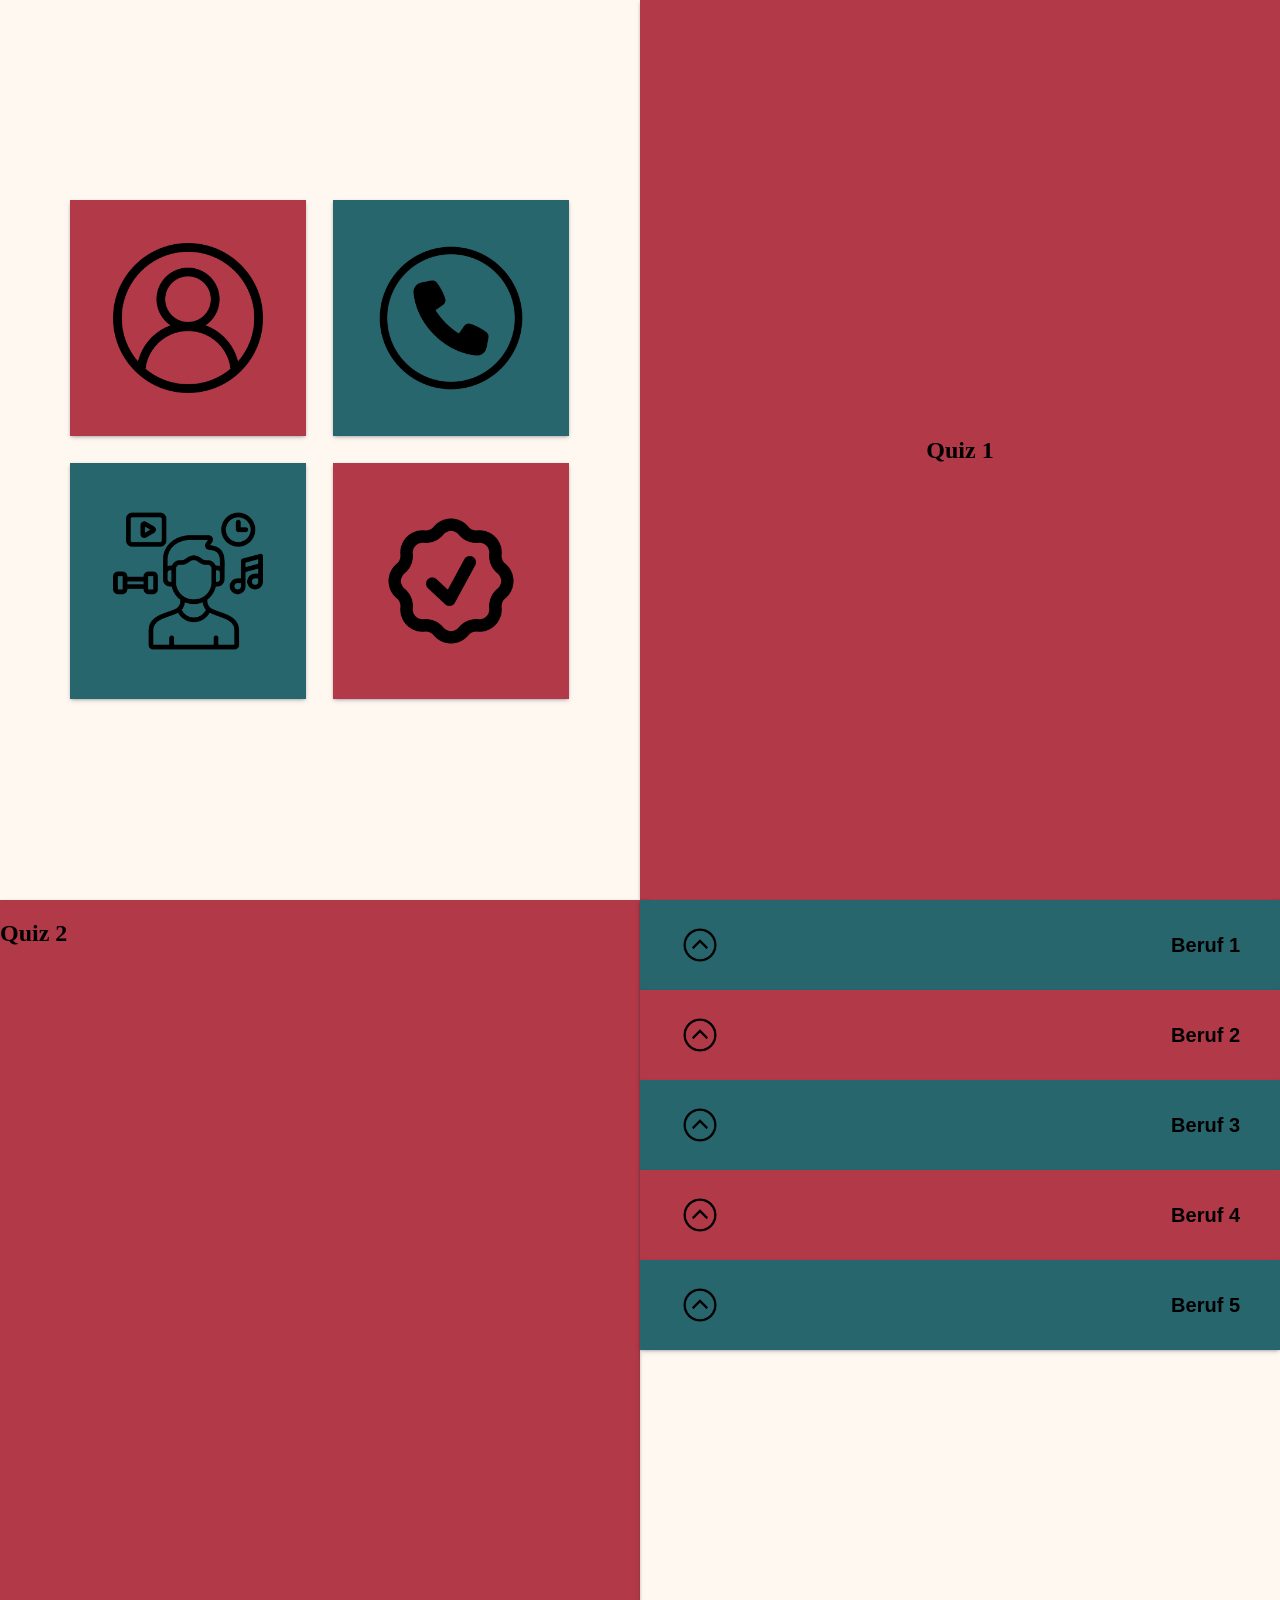
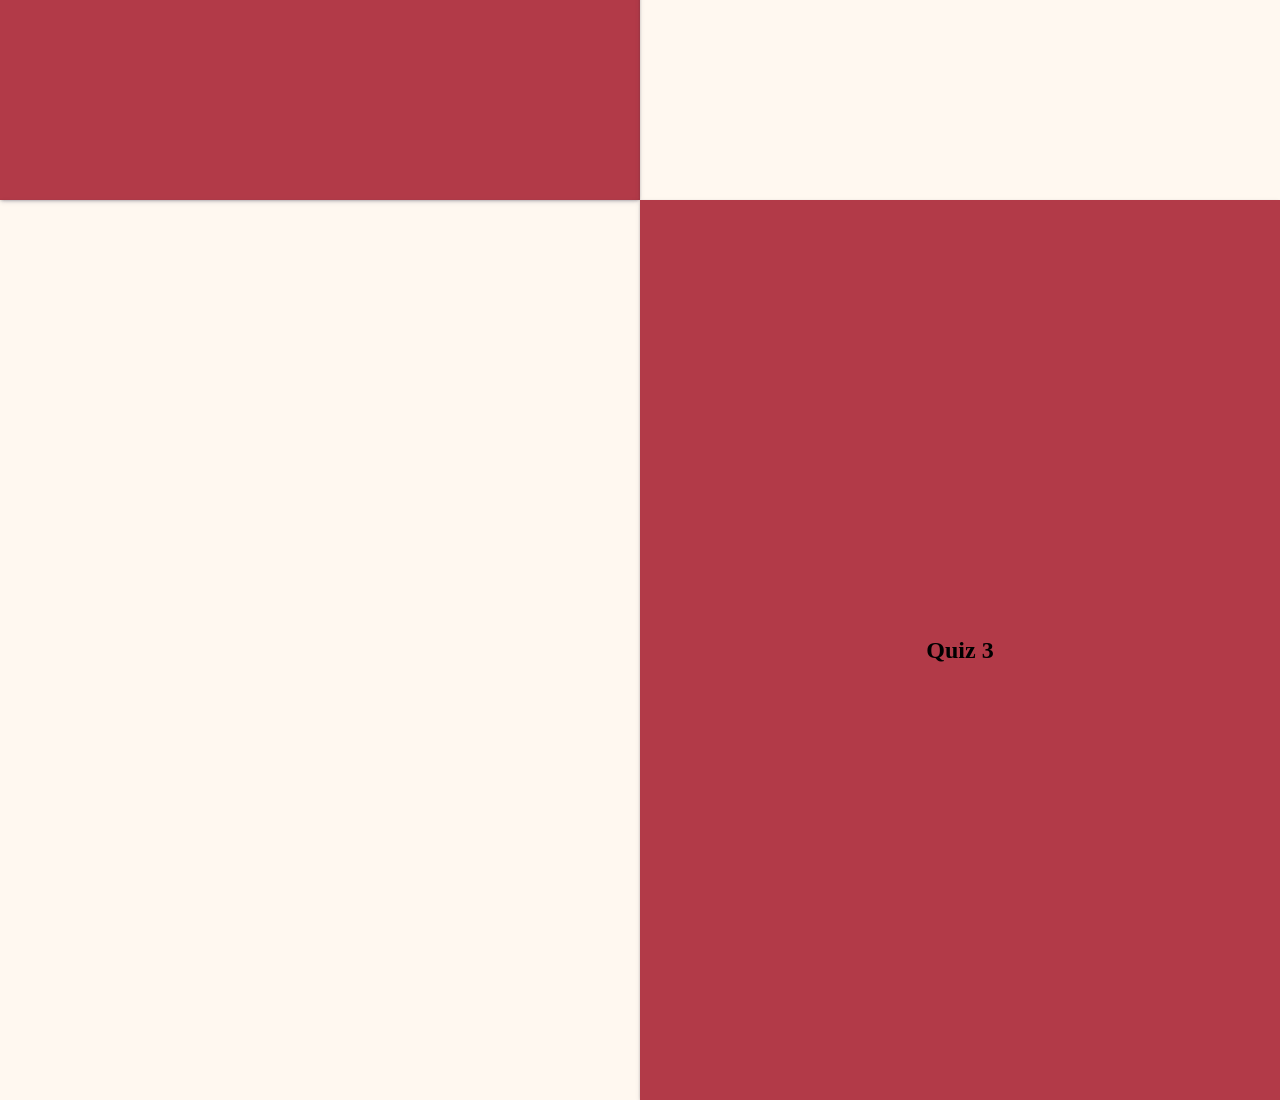
==== index.html @ ea30c3a2 "Initial commit" ====
<!DOCTYPE html>
<html lang="de">
<head>
    <meta charset="utf-8">
    <title></title>
    <link rel="stylesheet" type="text/css" href="css/style.css">
    <!-- hm3 -->
    <script src="js/main.js" defer></script>
</head>
<body>
<section id="pers" class="site">
    <div class="half std-box-shadow">
        <div id="personal-data-container">
            <div id="personal-data" class="four-box red std-box-shadow">
                <div class="four-box-content">
                    <p>
                        <h1>Persönliche Daten</h1>
                        <strong>Name</strong>
                        </br>
                        Simon Jan Faivre
                        </br>
                        <strong>Adresse</strong>
                        </br>
                        Musterstrasse 1
                        1234 Musterstadt
                        </br>
                        <strong>Heimatort</strong>
                        </br>
                        Musterdorf
                        </br>
                        <strong>Nationalität</strong>
                        </br>
                        Schweiz
                    </p>
                </div>
                <img class="four-box-icon" src="assets/img/user.png" alt="User-Icon">
            </div>
            <div id="contact" class="four-box blue std-box-shadow">
                <div class="four-box-content">
                    <p>
                        <h1>Kontaktangaben</h1>
                        <strong>Telefon</strong>
                        </br>
                        077 445 29 39
                        </br>
                        <strong>E-Mail</strong>
                        </br>
                        simon.faivre@hftm.ch
                    </p>
                </div>
                <img class="four-box-icon" src="assets/img/telephone.png" alt="Telefon-Icon">
            </div>
            <div id="hobbies" class="four-box blue std-box-shadow">
                <div class="four-box-content">
                    <p>
                        <h1>Hobbies & Interessen</h1>
                        <ul>
                            <li>Kraftsport</li>
                            <li>Jogging</li>
                            <li>Philosophie</li>
                            <li>Technik</li>
                            <li>Wissenschaft</li>
                            <li>Freunde & Familien</li>
                        </ul>
                    </p>
                </div>
                <img class="four-box-icon" src="assets/img/hobby.png" alt="Hobby-Icon">
            </div>
            <div id="quali" class="four-box red std-box-shadow">
                <div class="four-box-content">
                    <p>
                        <h1>Qualifikiationen</h1>
                        <strong class="four-box-txt">Sprachen</strong>
                        <ul>
                            <li>Deutsch: Muttersprache</li>
                            <li>Französisch: gute mündliche und schriftliche Kenntnisse</li>
                            <li>Englisch: gute mündliche und schriftliche Kenntnisse</li>
                        </ul>
                        <strong>Informatik</strong>
                        <ul>
                            <li>MS Office: gute Kenntnisse</li>
                            <li>Java: leichte Kenntnisse</li>
                            <li>HTML & CSS: gute gute Kenntnisse</li>
                        </ul>
                    </p>
                </div>
               <img class="four-box-icon" src="assets/img/stamp.png" alt="Stempel-Icon">
            </div>
            </div>

        </div>
    </div>
    <div class="half red std-box-shadow">
        <h1>Quiz 1</h1>
    </div>
</section>

<section id="quiz-1" class="site quiz">
    <h1>Quiz 1</h1>
</section>

<section id="work-experience" class="site">
    <div class="half red std-box-shadow">
        <h1>Quiz 2</h1>
    </div>
    <div class="half std-box-shadow">
        <button class="one-box blue std-box-shadow">
            <img src="assets/img/arrow.png">
            <h1>Beruf 1</h1>
        </button>
        <div class="one-box-hidden blue closed">

        </div>
        <button class="one-box red std-box-shadow">
            <img src="assets/img/arrow.png">
            <h1>Beruf 2</h1>
        </button>
        <div class="one-box-hidden red closed">
            <p>Test</p>
        </div>
        <button class="one-box blue std-box-shadow">
            <img src="assets/img/arrow.png">
            <h1>Beruf 3</h1>
        </button>
        <div class="one-box-hidden blue closed">

        </div>
        <button class="one-box red std-box-shadow">
            <img src="assets/img/arrow.png">
            <h1>Beruf 4</h1>
        </button>
        <div class="one-box-hidden red closed">

        </div>
        <button class="one-box blue std-box-shadow">
            <img src="assets/img/arrow.png">
            <h1>Beruf 5</h1>
        </button>
        <div class="one-box-hidden blue closed">

        </div>

    </div>
</section>

<section id="quiz-2" class="site quiz">

</section>

<section id="school" class="site">
    <div class="half std-box-shadow">

    </div>
    <div class="half red std-box-shadow">
        <h1>Quiz 3</h1>
    </div>
</section>
</body>
</html>
---- css/style.css ----
/*
color black: #221D23
color white: #FFF8F0
color red: #A20021
color orange: #D58936
*/

:root {
    box-sizing: border-box;
    --black: #221D23;
    --white: #FFF8F0;
    --red: #B23A48;
    --blue: #28666E;
}

body {
	width: 100%;
	height: 100%;
	margin: 0;
	background-color: var(--white);
}

.site {
    width: 100vw;
    height: 100vh;
    display: flex;
    /*padding: 0 50px;*/
}

.half {
    width: 50%;
    display: flex;
    align-items: center;
    justify-content: center;
}

.red {
    background-color: var(--red);
}

.blue {
    background-color: var(--blue);
}

.white {
    background-color: var(--white);
}

.displaynone {
    display: none !important;
}

.std-box-shadow {
    /* hm6  */
    box-shadow: rgba(50, 50, 93, 0.25) 0px 2px 5px -1px, rgba(0, 0, 0, 0.3) 0px 1px 3px -1px;
}

.quiz {
    height: 0;
}

/* --- Site Persönliche Daten --- */
#personal-data-container {
    width: 500px;
    height: 500px;
    /* hf1 */
    display: grid;
    grid-template-columns: 1fr 1fr;
    grid-template-rows: 1fr 1fr;
    gap: 25px;
}

.four-box {
    width: 236px;
    height: 236px;
    display: flex;
    justify-content: center;
    align-items: center;
    font-size: 1.2em;
    /* hm4 */
    transition: transform 0.5s;
}

/* hm4 */
.four-box:hover {
    transform: scale(1.1);
}

/* Persönliche Daten */
#personal-data:hover {
    width: 500px;
    height: 500px;
}

/* Kontaktangaben */
#contact:hover {
    width: 500px;
    height: 500px;
}

/* Hobbies & Interessen */
#hobbies:hover {
    width: 500px;
    height: 500px;
}

/* Qualifikationen */
#quali:hover {
    width: 500px;
    height: 500px;
}

.four-box-content {
    display: none;
}

.four-box:hover .four-box-content {
    display: block;
    margin: 20px;
}

.four-box-icon {
    width: 150px;
    height: 150px;
}

.four-box:hover .four-box-icon {
    display: none;
}

/* --- Site Work work experience --- */
section#work-experience div {
    display: block;
    /*padding: 20px;*/
}

.one-box-hidden {
    width: 100%;
    height: 41%;
    overflow: hidden;
    transition: max-width 0.3s ease;
}

.one-box-hidden.closed {
    width: 0;
    height: 0;
}

.one-box {
    width: 100%;
    /* hm5 */
    height: 10%;
    border: none;
    padding: 40px;
    margin: 0;
    display: flex;
    align-items: center;
    justify-content: space-between;
}

.one-box img {
    height: 40px;
    width: 40px;
    transform: rotate(-90deg);
    transition: transform 0.3s ease;
}

.one-box img.rotated {
    transform: rotate(90deg);
}




/* --- Site school --- */
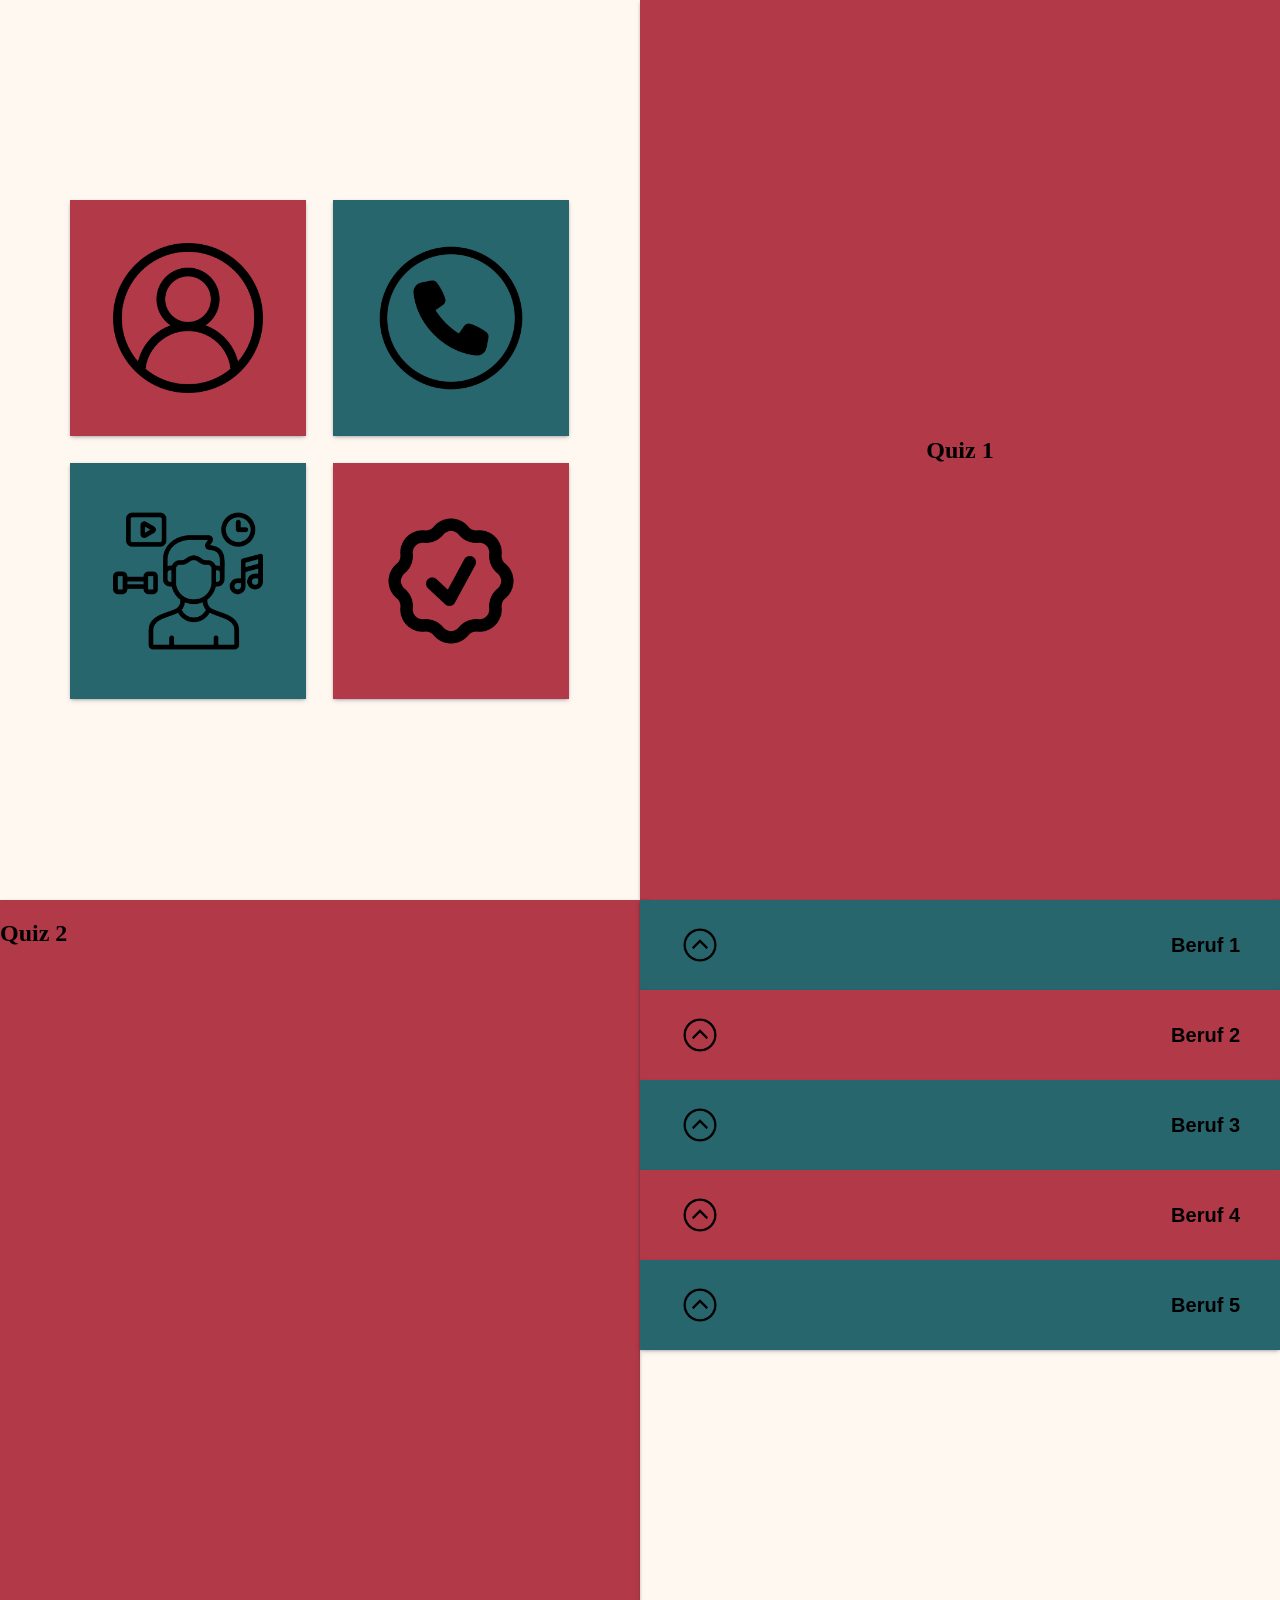
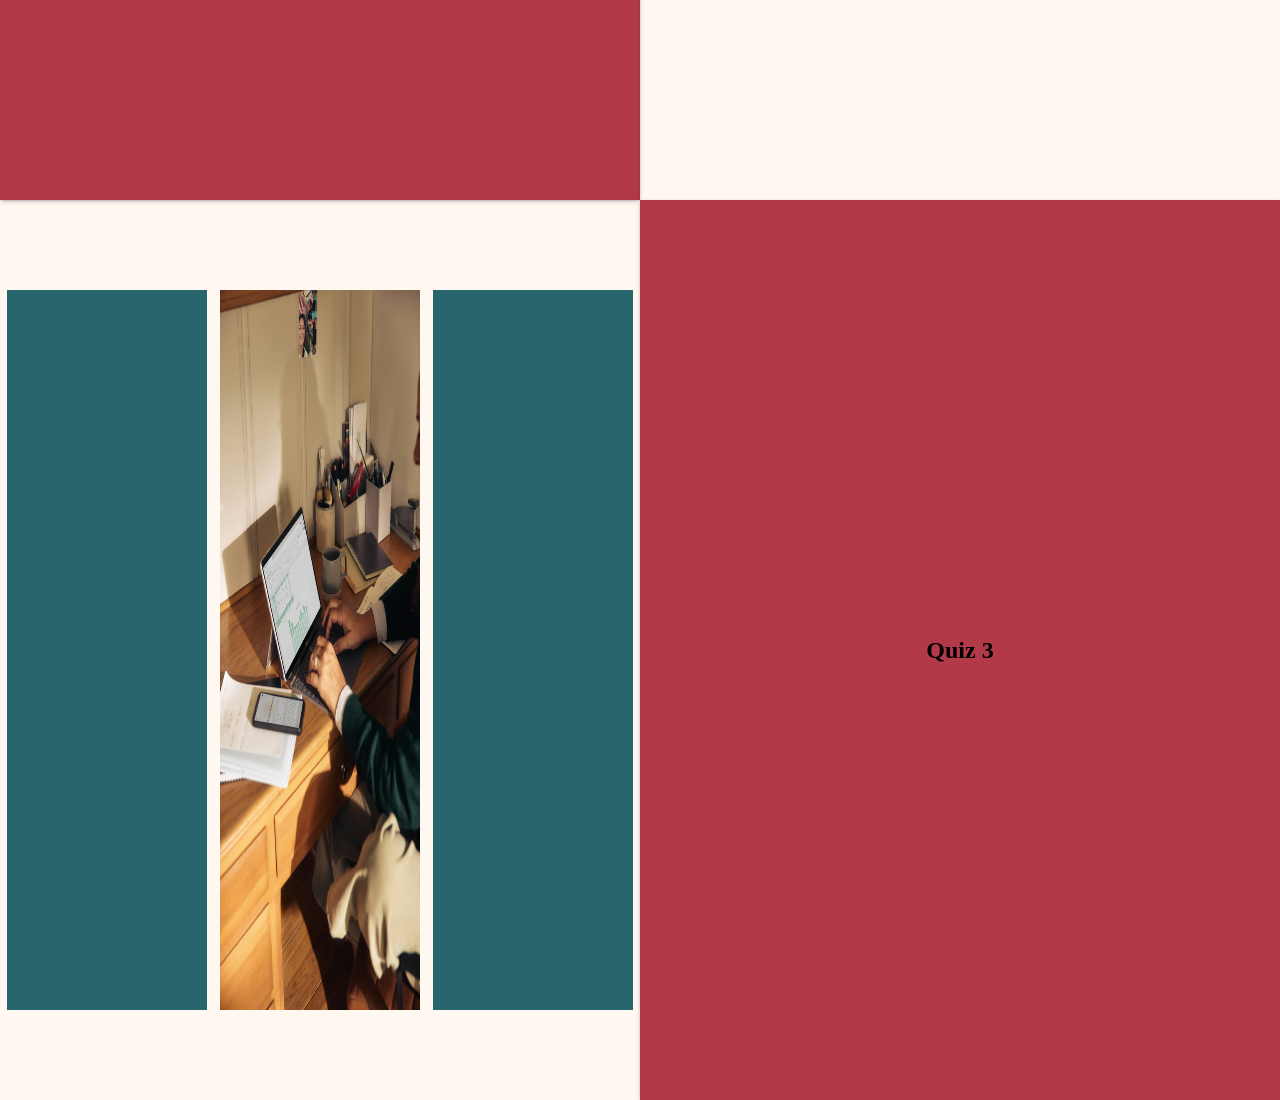
==== commit 248a7047: "Site 3" ====
--- a/index.html
+++ b/index.html
@@ -149,7 +149,13 @@
 
 <section id="school" class="site">
     <div class="half std-box-shadow">
+        <div ID="education" class="third-box">
 
+        </div>
+        <img src="assets/img/work.jpg" class="third-box">
+        <div ID="elementary" class="third-box">
+
+        </div>
     </div>
     <div class="half red std-box-shadow">
         <h1>Quiz 3</h1>
--- a/css/style.css
+++ b/css/style.css
@@ -128,7 +128,7 @@
     display: none;
 }
 
-/* --- Site Work work experience --- */
+/* --- site Work work experience --- */
 section#work-experience div {
     display: block;
     /*padding: 20px;*/
@@ -169,8 +169,18 @@
     transform: rotate(90deg);
 }
 
+/* --- site school --- */
+#school div.half:first-of-type {
+    display: flex;
+    justify-content: space-around;
+}
 
+.third-box {
+    width: 200px;
+    height: 80%;
+}
 
+div.third-box {
+    background-color: var(--blue);
+}
 
-/* --- Site school --- */
-
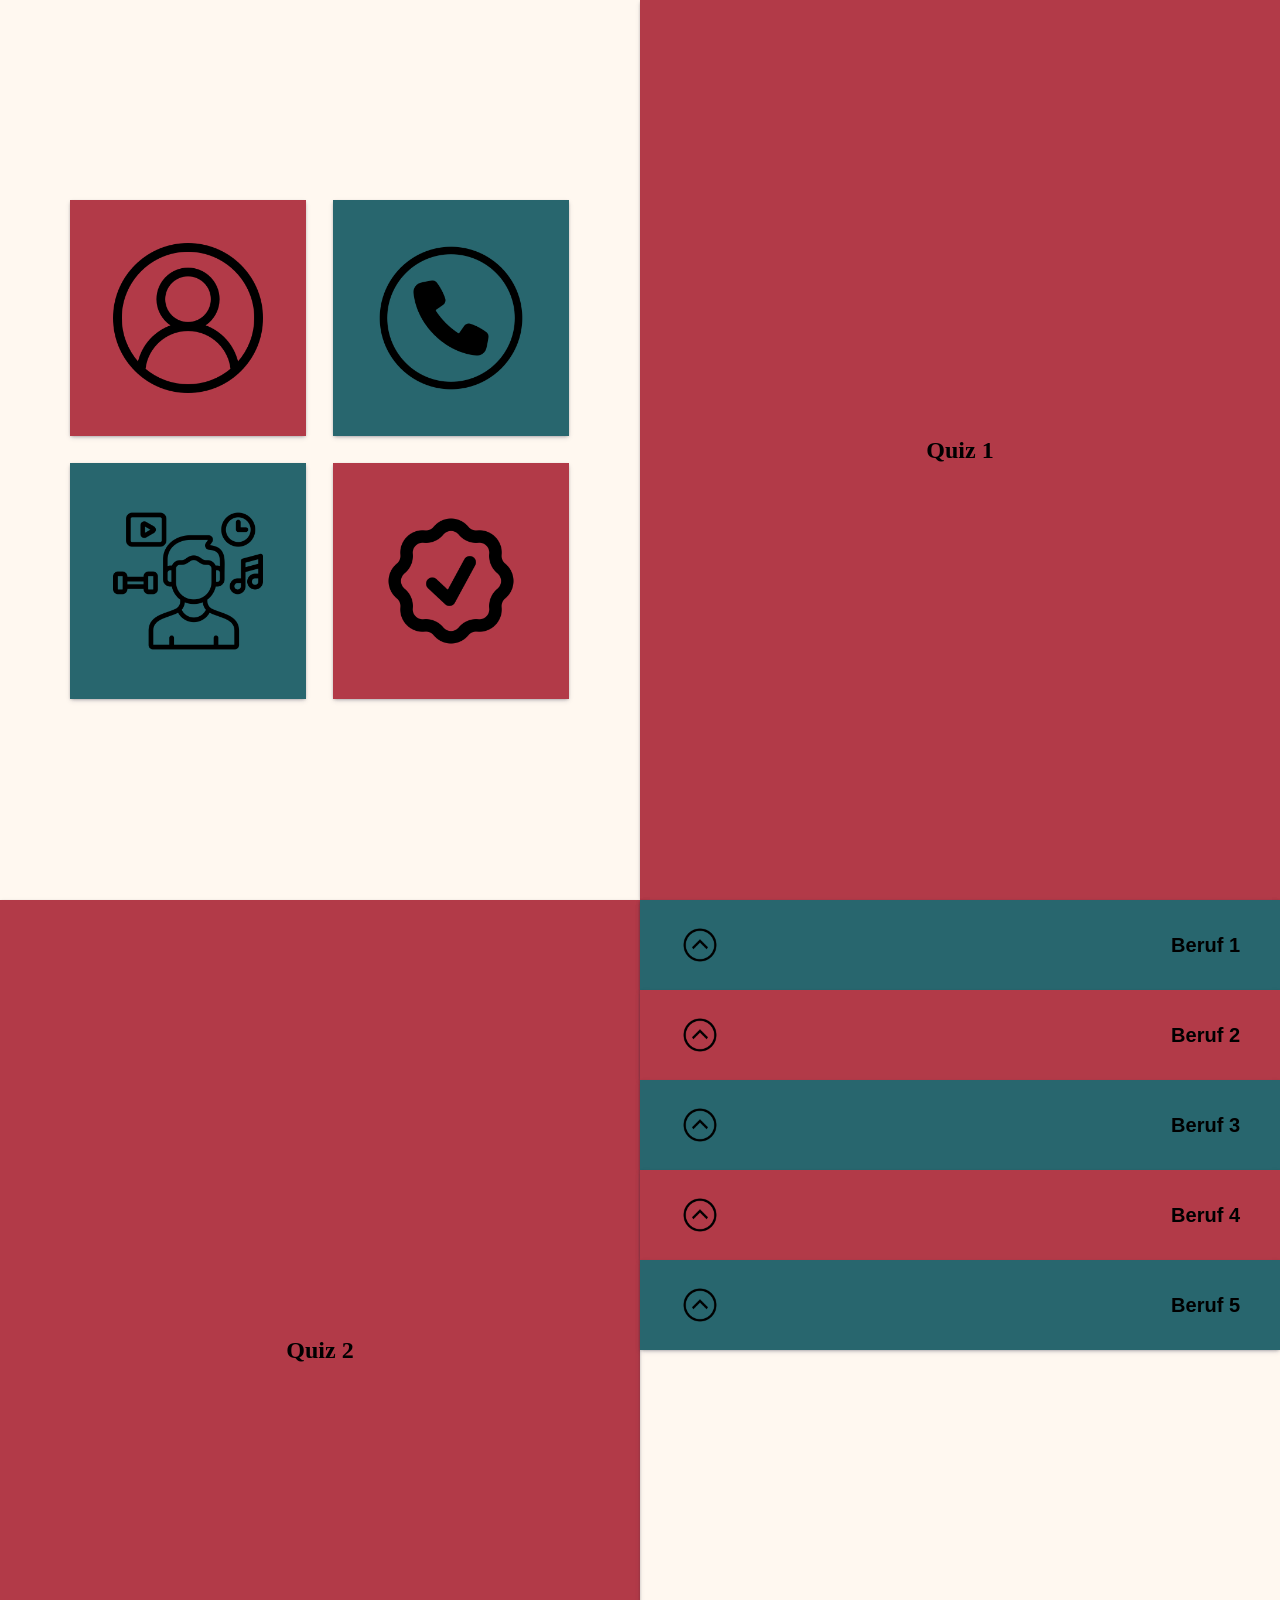
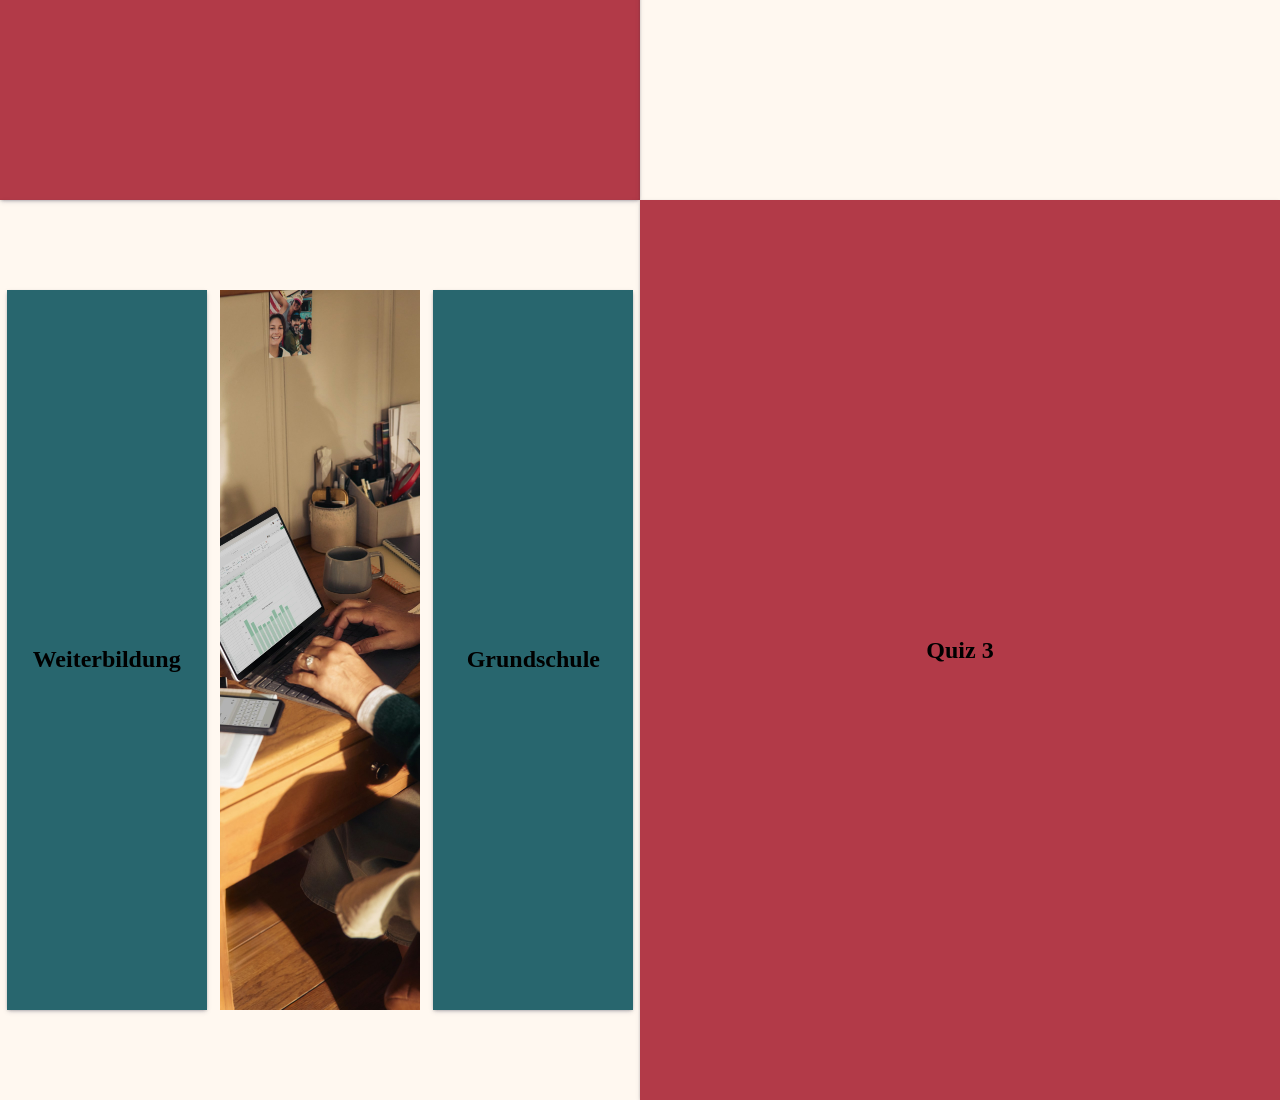
==== commit 1c96c80e: "finishing site 3 and optimizing html structure" ====
--- a/index.html
+++ b/index.html
@@ -9,7 +9,7 @@
 </head>
 <body>
 <section id="pers" class="site">
-    <div class="half std-box-shadow">
+    <div class="half quiz-section std-box-shadow">
         <div id="personal-data-container">
             <div id="personal-data" class="four-box red std-box-shadow">
                 <div class="four-box-content">
@@ -90,17 +90,13 @@
 
         </div>
     </div>
-    <div class="half red std-box-shadow">
+    <div class="half quiz-section red std-box-shadow">
         <h1>Quiz 1</h1>
     </div>
 </section>
 
-<section id="quiz-1" class="site quiz">
-    <h1>Quiz 1</h1>
-</section>
-
 <section id="work-experience" class="site">
-    <div class="half red std-box-shadow">
+    <div class="half quiz-section red std-box-shadow">
         <h1>Quiz 2</h1>
     </div>
     <div class="half std-box-shadow">
@@ -109,55 +105,135 @@
             <h1>Beruf 1</h1>
         </button>
         <div class="one-box-hidden blue closed">
-
+            <p>
+                Lorem ipsum dolor sit amet, consetetur sadipscing elitr, sed diam nonumy eirmod tempor invidunt ut labore et dolore magna aliquyam erat, sed diam voluptua. At vero eos et accusam et justo duo dolores et ea rebum. Stet clita kasd gubergren, no sea takimata sanctus est Lorem ipsum dolor sit amet.
+            </p>
+            <ul>
+                <li>dcdc</li>
+                <li>dcdc</li>
+                <li>dcdc</li>
+            </ul>
         </div>
         <button class="one-box red std-box-shadow">
             <img src="assets/img/arrow.png">
             <h1>Beruf 2</h1>
         </button>
         <div class="one-box-hidden red closed">
-            <p>Test</p>
+            <p>
+                Lorem ipsum dolor sit amet, consetetur sadipscing elitr, sed diam nonumy eirmod tempor invidunt ut labore et dolore magna aliquyam erat, sed diam voluptua. At vero eos et accusam et justo duo dolores et ea rebum. Stet clita kasd gubergren, no sea takimata sanctus est Lorem ipsum dolor sit amet.
+            </p>
+            <ul>
+                <li>dfvfd</li>
+                <li>dftgr</li>
+                <li>dcsdcdsdc</li>
+                <li>dcdfcvdc</li>
+            </ul>
         </div>
         <button class="one-box blue std-box-shadow">
             <img src="assets/img/arrow.png">
             <h1>Beruf 3</h1>
         </button>
         <div class="one-box-hidden blue closed">
-
-        </div>
-        <button class="one-box red std-box-shadow">
+            <p>
+                Lorem ipsum dolor sit amet, consetetur sadipscing elitr, sed diam nonumy eirmod tempor invidunt ut labore et dolore magna aliquyam erat, sed diam voluptua. At vero eos et accusam et justo duo dolores et ea rebum. Stet clita kasd gubergren, no sea takimata sanctus est Lorem ipsum dolor sit amet. Lorem ipsum dolor sit amet, consetetur sadipscing elitr, sed diam nonumy eirmod tempor invidunt ut labore et dolore magna aliquyam erat, sed diam voluptua. At vero eos et accusam et
+            </p>
+            <ul>
+                <li>dcdc</li>
+                <li>sdcsdcsd</li>
+                <li>sdcsd</li>
+                <li>sfevg</li>
+            </ul>
+        </div>
+        <button class="one-box quiz-section red std-box-shadow">
             <img src="assets/img/arrow.png">
             <h1>Beruf 4</h1>
         </button>
         <div class="one-box-hidden red closed">
-
+            <p>
+                Lorem ipsum dolor sit amet, consetetur sadipscing elitr, sed diam nonumy eirmod tempor invidunt ut labore et dolore magna aliquyam erat, sed diam voluptua. At vero eos et accusam et justo duo dolores et ea rebum. Stet clita kasd gubergren, no sea takimata sanctus est Lorem ipsum dolor sit amet.
+            </p>
+            <ul>
+                <li>sdcsdcsd</li>
+                <li>dcdc</li>
+                <li>sdcsdc</li>
+            </ul>
         </div>
         <button class="one-box blue std-box-shadow">
             <img src="assets/img/arrow.png">
             <h1>Beruf 5</h1>
         </button>
         <div class="one-box-hidden blue closed">
-
-        </div>
-
-    </div>
-</section>
-
-<section id="quiz-2" class="site quiz">
-
+            <p>
+                Lorem ipsum dolor sit amet, consetetur sadipscing elitr, sed diam nonumy eirmod tempor invidunt ut labore et dolore magna aliquyam erat, sed diam voluptua. At vero eos et accusam et justo duo dolores et ea rebum. Stet clita kasd gubergren, no sea takimata sanctus est Lorem ipsum dolor sit amet. Lorem ipsum dolor sit amet, consetetur sadipscing elitr, sed diam nonumy eirmod tempor invidunt ut labore et dolore magna aliquyam erat, sed diam voluptua. At vero eos et accusam et
+            </p>
+            <ul>
+                <li>sdcd</li>
+                <li>sdcscd</li>
+                <li>dcdc</li>
+            </ul>
+        </div>
+
+    </div>
 </section>
 
 <section id="school" class="site">
     <div class="half std-box-shadow">
-        <div ID="education" class="third-box">
-
-        </div>
-        <img src="assets/img/work.jpg" class="third-box">
-        <div ID="elementary" class="third-box">
-
-        </div>
-    </div>
-    <div class="half red std-box-shadow">
+        <div class="hover-container">
+            <div id="education" class="third-box std-box-shadow">
+                <h2>Weiterbildung</h2>
+                <div class="education-content">
+                    <ul>
+                        <li>Arbeit 1
+                            <ul>
+                                <li>Punkt 1</li>
+                                <li>Punkt 2</li>
+                                <li>Punkt 3 </li>
+                            </ul>
+                        </li>
+                        <li>Arbeit 2
+                            <ul>
+                                <li>Punkt 1</li>
+                                <li>Punkt 2</li>
+                            </ul>
+                        </li>
+                        <li>Arbeit 3
+                            <ul>
+                                <li>Punkt 1</li>
+                                <li>Punkt 2</li>
+                                <li>Punkt 3 </li>
+                            </ul>
+                        </li>
+                        <li>Arbeit 4
+                            <ul>
+                                <li>Punkt 1</li>
+                                <li>Punkt 2</li>
+                            </ul>
+                        </li>
+                        <li>Arbeit 5
+                            <ul>
+                                <li>Punkt 1</li>
+                                <li>Punkt 2</li>
+                            </ul>
+                        </li>
+                    </ul>
+                </div>
+            </div>
+        </div>
+        <img src="assets/img/work.jpg" class="third-box" alt="Person am Computer">
+        <div class="hover-container">
+            <div id="elementary" class="third-box std-box-shadow">
+                <h2>Grundschule</h2>
+                <div class="education-content">
+                    <ul>
+                        <li>Oberstufe Muster</li>
+                        <li>Grundschule X</li>
+                        <li>Grundschule Y</li>
+                    </ul>
+                </div>
+            </div>
+        </div>
+    </div>
+    <div class="half quiz-section red std-box-shadow">
         <h1>Quiz 3</h1>
     </div>
 </section>
--- a/css/style.css
+++ b/css/style.css
@@ -34,6 +34,12 @@
     justify-content: center;
 }
 
+.quiz-section {
+    display: flex;
+    align-items: center;
+    justify-content: center;
+}
+
 .red {
     background-color: var(--red);
 }
@@ -129,7 +135,7 @@
 }
 
 /* --- site Work work experience --- */
-section#work-experience div {
+section#work-experience .half:last-of-type {
     display: block;
     /*padding: 20px;*/
 }
@@ -169,18 +175,65 @@
     transform: rotate(90deg);
 }
 
+.one-box-hidden p {
+    padding: 10px 40px 0 40px;
+}
+
+.one-box-hidden ul {
+    margin: 0 auto;
+}
+
 /* --- site school --- */
 #school div.half:first-of-type {
     display: flex;
     justify-content: space-around;
 }
 
-.third-box {
+.hover-container {
     width: 200px;
     height: 80%;
 }
 
-div.third-box {
+.third-box {
+    width: 100%;
+    height: 100%;
+    display: flex;
+    align-items: center;
+    justify-content: center;
     background-color: var(--blue);
-}
-
+    transition: transform 0.5s ease;
+}
+
+.hover-container:hover .third-box,
+.hover-container:hover .third-box h2,
+.hover-container:hover .education-content {
+    /* hm10 */
+    transform: rotateY(180deg);
+}
+
+div.third-box h2 {
+    margin-bottom: 0;
+}
+
+.hover-container:hover .third-box h2 {
+    display: none;
+}
+
+div.third-box .education-content {
+    margin: 0;
+    display: none;
+}
+
+.hover-container:hover .third-box .education-content {
+    display: block;
+}
+
+#school div.half img {
+    width: 200px;
+    height: 80%;
+    /* hm9 */
+    object-fit: cover;
+}
+
+
+
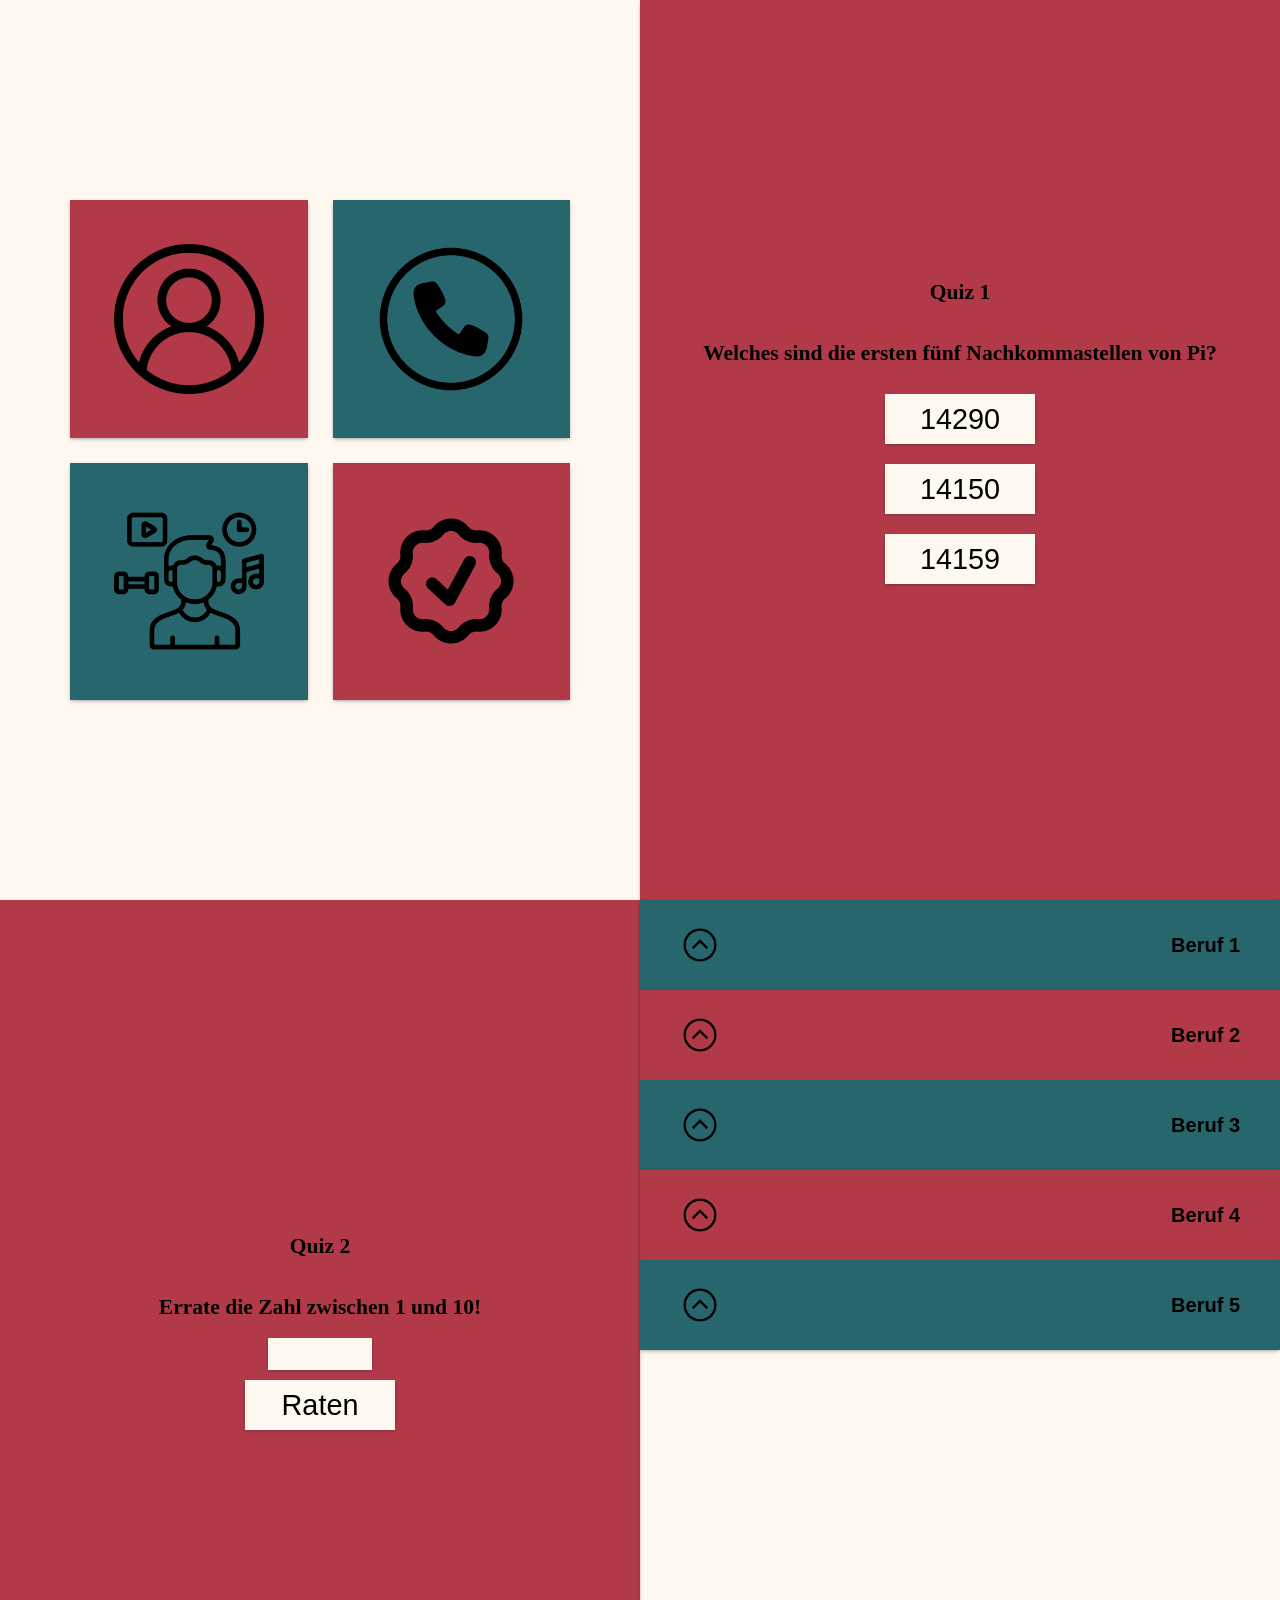
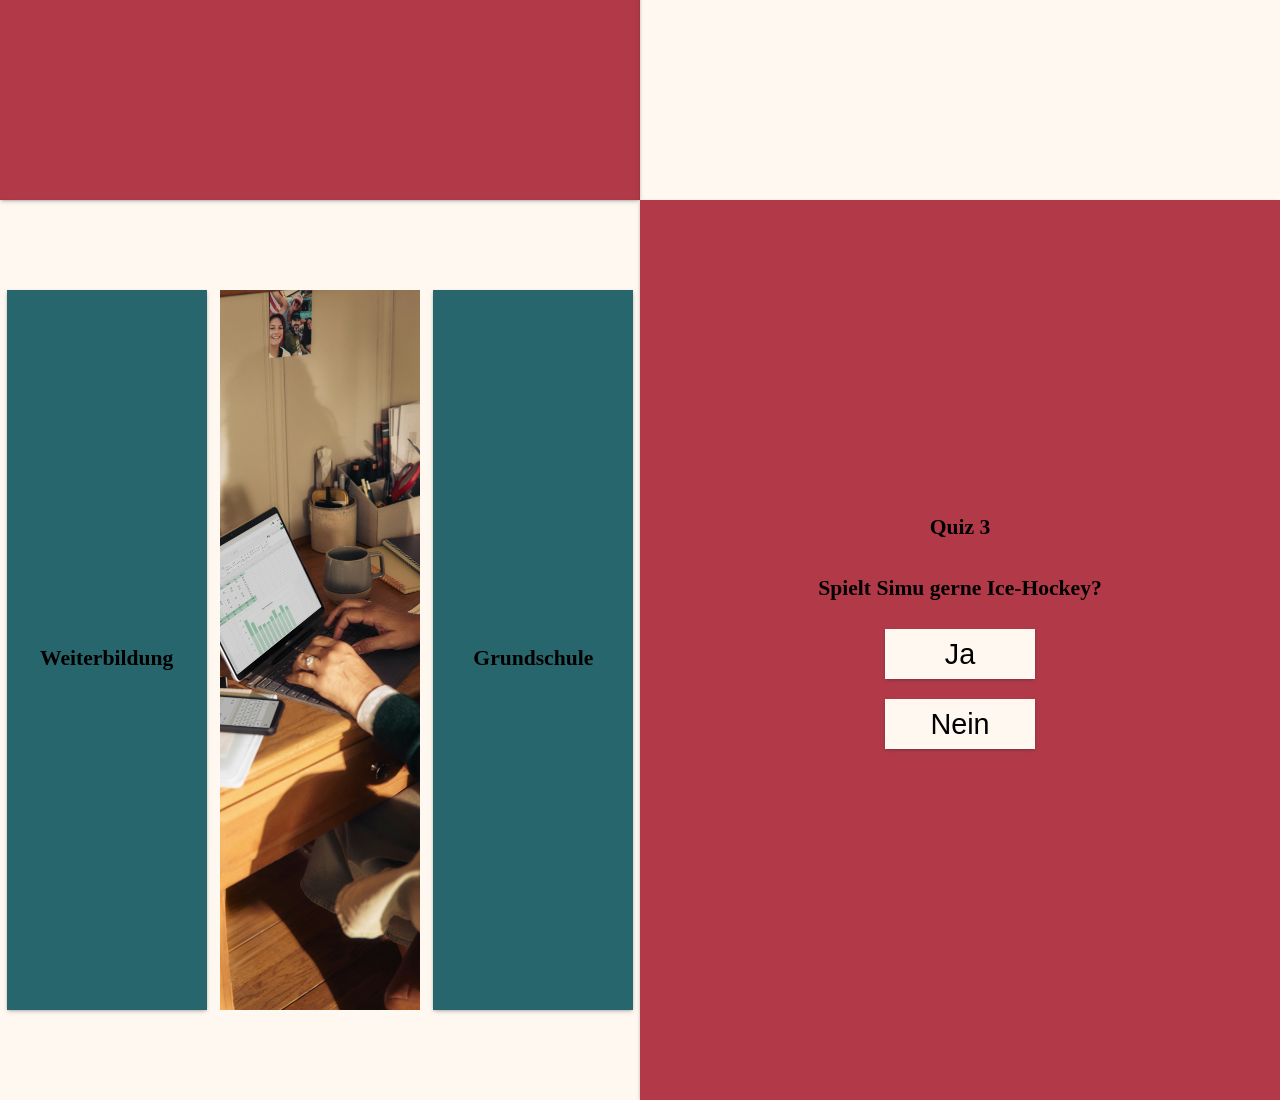
==== commit e6814e0b: "Optimierungen und Arbeit an Quiz 1-3" ====
--- a/index.html
+++ b/index.html
@@ -13,91 +13,94 @@
         <div id="personal-data-container">
             <div id="personal-data" class="four-box red std-box-shadow">
                 <div class="four-box-content">
-                    <p>
-                        <h1>Persönliche Daten</h1>
-                        <strong>Name</strong>
-                        </br>
-                        Simon Jan Faivre
-                        </br>
-                        <strong>Adresse</strong>
-                        </br>
-                        Musterstrasse 1
-                        1234 Musterstadt
-                        </br>
-                        <strong>Heimatort</strong>
-                        </br>
-                        Musterdorf
-                        </br>
-                        <strong>Nationalität</strong>
-                        </br>
-                        Schweiz
-                    </p>
+                    <h1>Persönliche Daten</h1>
+                    <strong>Name</strong>
+                    <br>
+                    Simon Jan Faivre
+                    <br>
+                    <strong>Adresse</strong>
+                    <br>
+                    Musterstrasse 1
+                    1234 Musterstadt
+                    <br>
+                    <strong>Heimatort</strong>
+                    <br>
+                    Musterdorf
+                    <br>
+                    <strong>Nationalität</strong>
+                    <br>
+                    Schweiz
                 </div>
                 <img class="four-box-icon" src="assets/img/user.png" alt="User-Icon">
             </div>
             <div id="contact" class="four-box blue std-box-shadow">
                 <div class="four-box-content">
-                    <p>
-                        <h1>Kontaktangaben</h1>
-                        <strong>Telefon</strong>
-                        </br>
-                        077 445 29 39
-                        </br>
-                        <strong>E-Mail</strong>
-                        </br>
-                        simon.faivre@hftm.ch
-                    </p>
+                    <h1>Kontaktangaben</h1>
+                    <strong>Telefon</strong>
+                    <br>
+                    077 445 29 39
+                    <br>
+                    <strong>E-Mail</strong>
+                    <br>
+                    simon.faivre@hftm.ch
                 </div>
                 <img class="four-box-icon" src="assets/img/telephone.png" alt="Telefon-Icon">
             </div>
             <div id="hobbies" class="four-box blue std-box-shadow">
                 <div class="four-box-content">
-                    <p>
-                        <h1>Hobbies & Interessen</h1>
-                        <ul>
-                            <li>Kraftsport</li>
-                            <li>Jogging</li>
-                            <li>Philosophie</li>
-                            <li>Technik</li>
-                            <li>Wissenschaft</li>
-                            <li>Freunde & Familien</li>
-                        </ul>
-                    </p>
+                    <h1>Hobbies & Interessen</h1>
+                    <ul>
+                        <li>Kraftsport</li>
+                        <li>Jogging</li>
+                        <li>Wandern</li>
+                        <li>Philosophie</li>
+                        <li>Technik</li>
+                        <li>Wissenschaft</li>
+                        <li>Freunde & Familien</li>
+                    </ul>
                 </div>
                 <img class="four-box-icon" src="assets/img/hobby.png" alt="Hobby-Icon">
             </div>
             <div id="quali" class="four-box red std-box-shadow">
                 <div class="four-box-content">
-                    <p>
-                        <h1>Qualifikiationen</h1>
-                        <strong class="four-box-txt">Sprachen</strong>
-                        <ul>
-                            <li>Deutsch: Muttersprache</li>
-                            <li>Französisch: gute mündliche und schriftliche Kenntnisse</li>
-                            <li>Englisch: gute mündliche und schriftliche Kenntnisse</li>
-                        </ul>
-                        <strong>Informatik</strong>
-                        <ul>
-                            <li>MS Office: gute Kenntnisse</li>
-                            <li>Java: leichte Kenntnisse</li>
-                            <li>HTML & CSS: gute gute Kenntnisse</li>
-                        </ul>
-                    </p>
+                    <h1>Qualifikiationen</h1>
+                    <strong class="four-box-txt">Sprachen</strong>
+                    <ul>
+                        <li>Deutsch: Muttersprache</li>
+                        <li>Französisch: gute mündliche und schriftliche Kenntnisse</li>
+                        <li>Englisch: gute mündliche und schriftliche Kenntnisse</li>
+                    </ul>
+                    <strong>Informatik</strong>
+                    <ul>
+                        <li>MS Office: gute Kenntnisse</li>
+                        <li>Java: leichte Kenntnisse</li>
+                        <li>HTML & CSS: gute gute Kenntnisse</li>
+                    </ul>
                 </div>
                <img class="four-box-icon" src="assets/img/stamp.png" alt="Stempel-Icon">
             </div>
-            </div>
-
         </div>
     </div>
     <div class="half quiz-section red std-box-shadow">
         <h1>Quiz 1</h1>
+        <h2>Welches sind die ersten fünf Nachkommastellen von Pi?</h2>
+        <button id="quiz-1-1-btn" class="quiz-1-button std-box-shadow">14290</button>
+        <button id="quiz-1-2-btn" class="quiz-1-button std-box-shadow">14150</button>
+        <button id="quiz-1-3-btn" class="quiz-1-button std-box-shadow">14159</button>
+        <p id="quiz-one-result"></p>
     </div>
 </section>
 
 <section id="work-experience" class="site">
     <div class="half quiz-section red std-box-shadow">
         <h1>Quiz 2</h1>
+        <h2>Errate die Zahl zwischen 1 und 10!</h2>
+        <!-- hm14 -->
+        <form autocomplete="off">
+            <input type="number" id="quiz-2-input" class="std-box-shadow" value="">
+        </form>
+        <button id="quiz-2-btn" class="std-box-shadow">Raten</button>
+        <p id="quiz-two-result"></p>
     </div>
     <div class="half std-box-shadow">
         <button class="one-box blue std-box-shadow">
@@ -144,7 +147,7 @@
                 <li>sfevg</li>
             </ul>
         </div>
-        <button class="one-box quiz-section red std-box-shadow">
+        <button class="one-box red std-box-shadow">
             <img src="assets/img/arrow.png">
             <h1>Beruf 4</h1>
         </button>
@@ -172,7 +175,6 @@
                 <li>dcdc</li>
             </ul>
         </div>
-
     </div>
 </section>
 
@@ -187,22 +189,23 @@
                             <ul>
                                 <li>Punkt 1</li>
                                 <li>Punkt 2</li>
+                                <li>Punkt 3</li>
+                                <li>Punkt 4</li>
+                            </ul>
+                        </li>
+                        <li>Arbeit 2
+                            <ul>
+                                <li>Punkt 1</li>
+                                <li>Punkt 2</li>
+                            </ul>
+                        </li>
+                        <li>Arbeit 3
+                            <ul>
+                                <li>Punkt 1</li>
+                                <li>Punkt 2</li>
                                 <li>Punkt 3 </li>
                             </ul>
                         </li>
-                        <li>Arbeit 2
-                            <ul>
-                                <li>Punkt 1</li>
-                                <li>Punkt 2</li>
-                            </ul>
-                        </li>
-                        <li>Arbeit 3
-                            <ul>
-                                <li>Punkt 1</li>
-                                <li>Punkt 2</li>
-                                <li>Punkt 3 </li>
-                            </ul>
-                        </li>
                         <li>Arbeit 4
                             <ul>
                                 <li>Punkt 1</li>
@@ -213,6 +216,7 @@
                             <ul>
                                 <li>Punkt 1</li>
                                 <li>Punkt 2</li>
+                                <li>Punkt 3</li>
                             </ul>
                         </li>
                     </ul>
@@ -235,6 +239,10 @@
     </div>
     <div class="half quiz-section red std-box-shadow">
         <h1>Quiz 3</h1>
+        <h2>Spielt Simu gerne Ice-Hockey?</h2>
+        <button id="quiz-3-1-btn" class="std-box-shadow">Ja</button>
+        <button id="quiz-3-2-btn" class="std-box-shadow">Nein</button>
+        <p id="quiz-three-result"></p>
     </div>
 </section>
 </body>
--- a/css/style.css
+++ b/css/style.css
@@ -7,10 +7,18 @@
 
 :root {
     box-sizing: border-box;
+    font-size: 0.9em;
+    /* colors */
     --black: #221D23;
     --white: #FFF8F0;
     --red: #B23A48;
     --blue: #28666E;
+}
+
+/* hm11 */
+html {
+    scroll-snap-type: y mandatory;
+    scroll-behavior: smooth;
 }
 
 body {
@@ -20,11 +28,32 @@
 	background-color: var(--white);
 }
 
+.red {
+    background-color: var(--red);
+}
+
+.blue {
+    background-color: var(--blue);
+}
+
+.white {
+    background-color: var(--white);
+}
+
+.displaynone {
+    display: none !important;
+}
+
+.std-box-shadow {
+    /* hm6  */
+    box-shadow: rgba(50, 50, 93, 0.25) 0px 2px 5px -1px, rgba(0, 0, 0, 0.3) 0px 1px 3px -1px;
+}
+
 .site {
     width: 100vw;
     height: 100vh;
     display: flex;
-    /*padding: 0 50px;*/
+    scroll-snap-align: start;
 }
 
 .half {
@@ -38,31 +67,32 @@
     display: flex;
     align-items: center;
     justify-content: center;
-}
-
-.red {
-    background-color: var(--red);
-}
-
-.blue {
+    flex-direction: column;
+}
+
+.quiz-section button {
+    width: 150px;
+    height: 50px;
+    font-size: 2em;
+    margin: 10px;
+    border: none;
+    background-color: var(--white);
+}
+
+.quiz-section button:active {
     background-color: var(--blue);
 }
 
-.white {
+.quiz-section p {
+    font-size: 1.5em;
+}
+
+.quiz-section input {
+    height: 30px;
+    width: 100px;
     background-color: var(--white);
-}
-
-.displaynone {
-    display: none !important;
-}
-
-.std-box-shadow {
-    /* hm6  */
-    box-shadow: rgba(50, 50, 93, 0.25) 0px 2px 5px -1px, rgba(0, 0, 0, 0.3) 0px 1px 3px -1px;
-}
-
-.quiz {
-    height: 0;
+    font-size: 1.2em;
+    border: none;
 }
 
 /* --- Site Persönliche Daten --- */
@@ -77,43 +107,21 @@
 }
 
 .four-box {
-    width: 236px;
-    height: 236px;
+    width: auto;
+    height: auto;
     display: flex;
     justify-content: center;
     align-items: center;
     font-size: 1.2em;
-    /* hm4 */
-    transition: transform 0.5s;
-}
+}
+
 
 /* hm4 */
 .four-box:hover {
-    transform: scale(1.1);
-}
-
-/* Persönliche Daten */
-#personal-data:hover {
     width: 500px;
     height: 500px;
-}
-
-/* Kontaktangaben */
-#contact:hover {
-    width: 500px;
-    height: 500px;
-}
-
-/* Hobbies & Interessen */
-#hobbies:hover {
-    width: 500px;
-    height: 500px;
-}
-
-/* Qualifikationen */
-#quali:hover {
-    width: 500px;
-    height: 500px;
+    grid-column: 1 / 3;
+    grid-row: 1 / 3;
 }
 
 .four-box-content {
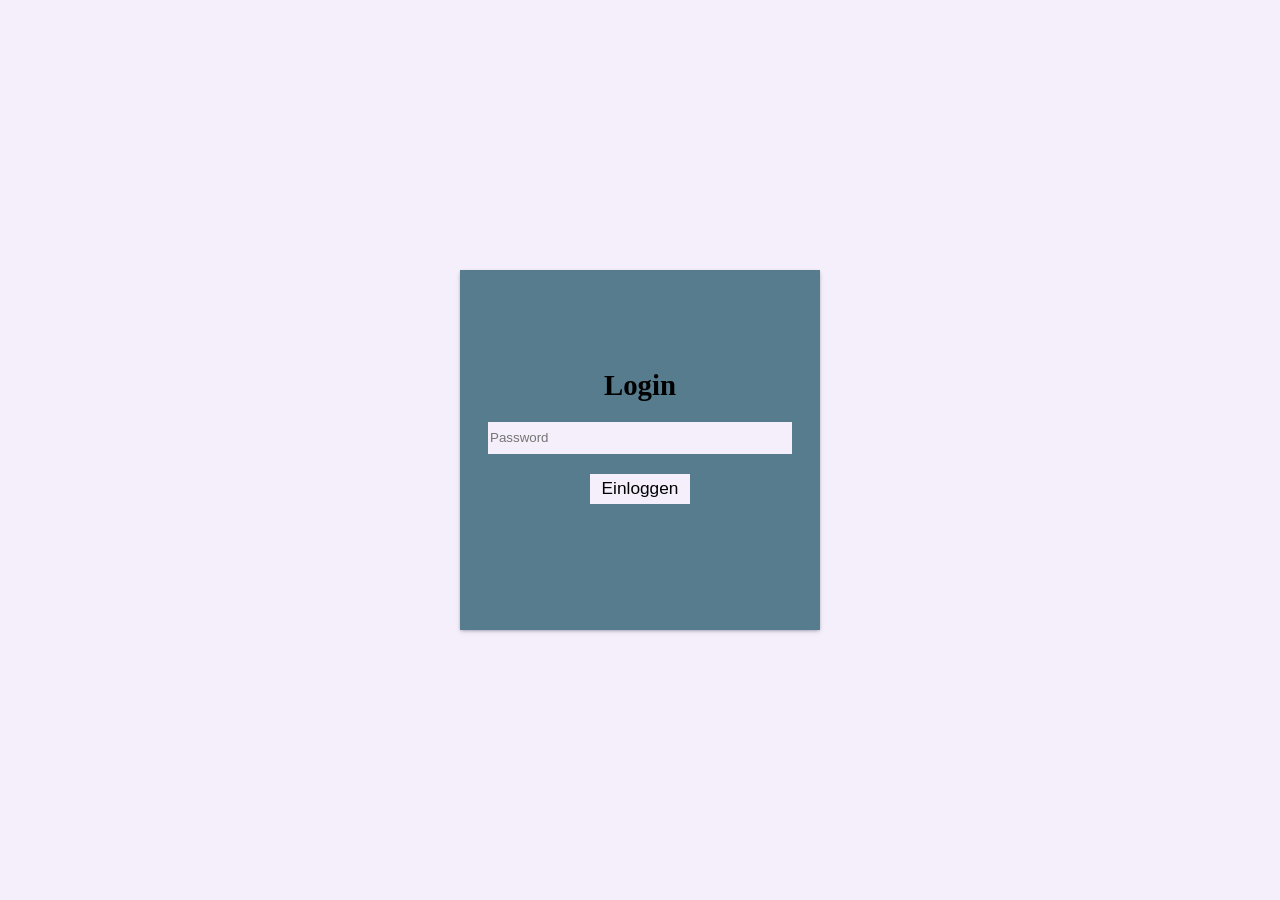
==== commit c6804022: "Unbenennung HTML-Files & Anlegen Login-Seite" ====
--- a/index.html
+++ b/index.html
@@ -2,248 +2,20 @@
 <html lang="de">
 <head>
     <meta charset="utf-8">
-    <title></title>
+    <title>Login</title>
     <link rel="stylesheet" type="text/css" href="css/style.css">
-    <!-- hm3 -->
-    <script src="js/main.js" defer></script>
+    <script src="js/login.js" defer></script>
 </head>
 <body>
-<section id="pers" class="site">
-    <div class="half quiz-section std-box-shadow">
-        <div id="personal-data-container">
-            <div id="personal-data" class="four-box red std-box-shadow">
-                <div class="four-box-content">
-                    <h1>Persönliche Daten</h1>
-                    <strong>Name</strong>
-                    <br>
-                    Simon Jan Faivre
-                    <br>
-                    <strong>Adresse</strong>
-                    <br>
-                    Musterstrasse 1
-                    1234 Musterstadt
-                    <br>
-                    <strong>Heimatort</strong>
-                    <br>
-                    Musterdorf
-                    <br>
-                    <strong>Nationalität</strong>
-                    <br>
-                    Schweiz
-                </div>
-                <img class="four-box-icon" src="assets/img/user.png" alt="User-Icon">
-            </div>
-            <div id="contact" class="four-box blue std-box-shadow">
-                <div class="four-box-content">
-                    <h1>Kontaktangaben</h1>
-                    <strong>Telefon</strong>
-                    <br>
-                    077 445 29 39
-                    <br>
-                    <strong>E-Mail</strong>
-                    <br>
-                    simon.faivre@hftm.ch
-                </div>
-                <img class="four-box-icon" src="assets/img/telephone.png" alt="Telefon-Icon">
-            </div>
-            <div id="hobbies" class="four-box blue std-box-shadow">
-                <div class="four-box-content">
-                    <h1>Hobbies & Interessen</h1>
-                    <ul>
-                        <li>Kraftsport</li>
-                        <li>Jogging</li>
-                        <li>Wandern</li>
-                        <li>Philosophie</li>
-                        <li>Technik</li>
-                        <li>Wissenschaft</li>
-                        <li>Freunde & Familien</li>
-                    </ul>
-                </div>
-                <img class="four-box-icon" src="assets/img/hobby.png" alt="Hobby-Icon">
-            </div>
-            <div id="quali" class="four-box red std-box-shadow">
-                <div class="four-box-content">
-                    <h1>Qualifikiationen</h1>
-                    <strong class="four-box-txt">Sprachen</strong>
-                    <ul>
-                        <li>Deutsch: Muttersprache</li>
-                        <li>Französisch: gute mündliche und schriftliche Kenntnisse</li>
-                        <li>Englisch: gute mündliche und schriftliche Kenntnisse</li>
-                    </ul>
-                    <strong>Informatik</strong>
-                    <ul>
-                        <li>MS Office: gute Kenntnisse</li>
-                        <li>Java: leichte Kenntnisse</li>
-                        <li>HTML & CSS: gute gute Kenntnisse</li>
-                    </ul>
-                </div>
-               <img class="four-box-icon" src="assets/img/stamp.png" alt="Stempel-Icon">
-            </div>
+    <div id="login-container">
+        <div id="login-panel" class="std-box-shadow">
+            <h1>Login</h1>
+            <form id="login-form">
+                <input type="password" id="pwd" placeholder="Password">
+                <button type="button" id="login-btn">Einloggen</button>
+            </form>
+            <p id="login-result"></p>
         </div>
     </div>
-    <div class="half quiz-section red std-box-shadow">
-        <h1>Quiz 1</h1>
-        <h2>Welches sind die ersten fünf Nachkommastellen von Pi?</h2>
-        <button id="quiz-1-1-btn" class="quiz-1-button std-box-shadow">14290</button>
-        <button id="quiz-1-2-btn" class="quiz-1-button std-box-shadow">14150</button>
-        <button id="quiz-1-3-btn" class="quiz-1-button std-box-shadow">14159</button>
-        <p id="quiz-one-result"></p>
-    </div>
-</section>
-
-<section id="work-experience" class="site">
-    <div class="half quiz-section red std-box-shadow">
-        <h1>Quiz 2</h1>
-        <h2>Errate die Zahl zwischen 1 und 10!</h2>
-        <!-- hm14 -->
-        <form autocomplete="off">
-            <input type="number" id="quiz-2-input" class="std-box-shadow" value="">
-        </form>
-        <button id="quiz-2-btn" class="std-box-shadow">Raten</button>
-        <p id="quiz-two-result"></p>
-    </div>
-    <div class="half std-box-shadow">
-        <button class="one-box blue std-box-shadow">
-            <img src="assets/img/arrow.png">
-            <h1>Beruf 1</h1>
-        </button>
-        <div class="one-box-hidden blue closed">
-            <p>
-                Lorem ipsum dolor sit amet, consetetur sadipscing elitr, sed diam nonumy eirmod tempor invidunt ut labore et dolore magna aliquyam erat, sed diam voluptua. At vero eos et accusam et justo duo dolores et ea rebum. Stet clita kasd gubergren, no sea takimata sanctus est Lorem ipsum dolor sit amet.
-            </p>
-            <ul>
-                <li>dcdc</li>
-                <li>dcdc</li>
-                <li>dcdc</li>
-            </ul>
-        </div>
-        <button class="one-box red std-box-shadow">
-            <img src="assets/img/arrow.png">
-            <h1>Beruf 2</h1>
-        </button>
-        <div class="one-box-hidden red closed">
-            <p>
-                Lorem ipsum dolor sit amet, consetetur sadipscing elitr, sed diam nonumy eirmod tempor invidunt ut labore et dolore magna aliquyam erat, sed diam voluptua. At vero eos et accusam et justo duo dolores et ea rebum. Stet clita kasd gubergren, no sea takimata sanctus est Lorem ipsum dolor sit amet.
-            </p>
-            <ul>
-                <li>dfvfd</li>
-                <li>dftgr</li>
-                <li>dcsdcdsdc</li>
-                <li>dcdfcvdc</li>
-            </ul>
-        </div>
-        <button class="one-box blue std-box-shadow">
-            <img src="assets/img/arrow.png">
-            <h1>Beruf 3</h1>
-        </button>
-        <div class="one-box-hidden blue closed">
-            <p>
-                Lorem ipsum dolor sit amet, consetetur sadipscing elitr, sed diam nonumy eirmod tempor invidunt ut labore et dolore magna aliquyam erat, sed diam voluptua. At vero eos et accusam et justo duo dolores et ea rebum. Stet clita kasd gubergren, no sea takimata sanctus est Lorem ipsum dolor sit amet. Lorem ipsum dolor sit amet, consetetur sadipscing elitr, sed diam nonumy eirmod tempor invidunt ut labore et dolore magna aliquyam erat, sed diam voluptua. At vero eos et accusam et
-            </p>
-            <ul>
-                <li>dcdc</li>
-                <li>sdcsdcsd</li>
-                <li>sdcsd</li>
-                <li>sfevg</li>
-            </ul>
-        </div>
-        <button class="one-box red std-box-shadow">
-            <img src="assets/img/arrow.png">
-            <h1>Beruf 4</h1>
-        </button>
-        <div class="one-box-hidden red closed">
-            <p>
-                Lorem ipsum dolor sit amet, consetetur sadipscing elitr, sed diam nonumy eirmod tempor invidunt ut labore et dolore magna aliquyam erat, sed diam voluptua. At vero eos et accusam et justo duo dolores et ea rebum. Stet clita kasd gubergren, no sea takimata sanctus est Lorem ipsum dolor sit amet.
-            </p>
-            <ul>
-                <li>sdcsdcsd</li>
-                <li>dcdc</li>
-                <li>sdcsdc</li>
-            </ul>
-        </div>
-        <button class="one-box blue std-box-shadow">
-            <img src="assets/img/arrow.png">
-            <h1>Beruf 5</h1>
-        </button>
-        <div class="one-box-hidden blue closed">
-            <p>
-                Lorem ipsum dolor sit amet, consetetur sadipscing elitr, sed diam nonumy eirmod tempor invidunt ut labore et dolore magna aliquyam erat, sed diam voluptua. At vero eos et accusam et justo duo dolores et ea rebum. Stet clita kasd gubergren, no sea takimata sanctus est Lorem ipsum dolor sit amet. Lorem ipsum dolor sit amet, consetetur sadipscing elitr, sed diam nonumy eirmod tempor invidunt ut labore et dolore magna aliquyam erat, sed diam voluptua. At vero eos et accusam et
-            </p>
-            <ul>
-                <li>sdcd</li>
-                <li>sdcscd</li>
-                <li>dcdc</li>
-            </ul>
-        </div>
-    </div>
-</section>
-
-<section id="school" class="site">
-    <div class="half std-box-shadow">
-        <div class="hover-container">
-            <div id="education" class="third-box std-box-shadow">
-                <h2>Weiterbildung</h2>
-                <div class="education-content">
-                    <ul>
-                        <li>Arbeit 1
-                            <ul>
-                                <li>Punkt 1</li>
-                                <li>Punkt 2</li>
-                                <li>Punkt 3</li>
-                                <li>Punkt 4</li>
-                            </ul>
-                        </li>
-                        <li>Arbeit 2
-                            <ul>
-                                <li>Punkt 1</li>
-                                <li>Punkt 2</li>
-                            </ul>
-                        </li>
-                        <li>Arbeit 3
-                            <ul>
-                                <li>Punkt 1</li>
-                                <li>Punkt 2</li>
-                                <li>Punkt 3 </li>
-                            </ul>
-                        </li>
-                        <li>Arbeit 4
-                            <ul>
-                                <li>Punkt 1</li>
-                                <li>Punkt 2</li>
-                            </ul>
-                        </li>
-                        <li>Arbeit 5
-                            <ul>
-                                <li>Punkt 1</li>
-                                <li>Punkt 2</li>
-                                <li>Punkt 3</li>
-                            </ul>
-                        </li>
-                    </ul>
-                </div>
-            </div>
-        </div>
-        <img src="assets/img/work.jpg" class="third-box" alt="Person am Computer">
-        <div class="hover-container">
-            <div id="elementary" class="third-box std-box-shadow">
-                <h2>Grundschule</h2>
-                <div class="education-content">
-                    <ul>
-                        <li>Oberstufe Muster</li>
-                        <li>Grundschule X</li>
-                        <li>Grundschule Y</li>
-                    </ul>
-                </div>
-            </div>
-        </div>
-    </div>
-    <div class="half quiz-section red std-box-shadow">
-        <h1>Quiz 3</h1>
-        <h2>Spielt Simu gerne Ice-Hockey?</h2>
-        <button id="quiz-3-1-btn" class="std-box-shadow">Ja</button>
-        <button id="quiz-3-2-btn" class="std-box-shadow">Nein</button>
-        <p id="quiz-three-result"></p>
-    </div>
-</section>
 </body>
 </html>
--- a/css/style.css
+++ b/css/style.css
@@ -9,10 +9,9 @@
     box-sizing: border-box;
     font-size: 0.9em;
     /* colors */
-    --black: #221D23;
-    --white: #FFF8F0;
-    --red: #B23A48;
-    --blue: #28666E;
+    --white: #F5EFFB;
+    --color-1: #567C8D;
+    --color-2: #C8D9E6;
 }
 
 /* hm11 */
@@ -28,12 +27,12 @@
 	background-color: var(--white);
 }
 
-.red {
-    background-color: var(--red);
-}
-
-.blue {
-    background-color: var(--blue);
+.color-1 {
+    background-color: var(--color-1);
+}
+
+.color-2 {
+    background-color: var(--color-2);
 }
 
 .white {
@@ -47,6 +46,14 @@
 .std-box-shadow {
     /* hm6  */
     box-shadow: rgba(50, 50, 93, 0.25) 0px 2px 5px -1px, rgba(0, 0, 0, 0.3) 0px 1px 3px -1px;
+}
+
+/* hm16 */
+#blocked-one,
+#blocked-two,
+#blocked-three {
+    filter: blur(10px);
+    pointer-events: none;
 }
 
 .site {
@@ -80,7 +87,7 @@
 }
 
 .quiz-section button:active {
-    background-color: var(--blue);
+    background-color: var(--color-2);
 }
 
 .quiz-section p {
@@ -208,7 +215,7 @@
     display: flex;
     align-items: center;
     justify-content: center;
-    background-color: var(--blue);
+    background-color: var(--color-2);
     transition: transform 0.5s ease;
 }
 
@@ -236,12 +243,67 @@
     display: block;
 }
 
-#school div.half img {
+#school div.half img.third-box {
     width: 200px;
     height: 80%;
     /* hm9 */
     object-fit: cover;
 }
 
-
-
+/* Login site */
+#login-container {
+    width: 100%;
+    height: 100vh;
+    display: flex;
+    justify-content: center;
+    align-items: center;
+    background-color: var(--white);
+}
+
+#login-panel {
+    width: 300px;
+    height: 300px;
+    padding: 30px;
+    background-color: var(--color-1);
+}
+
+#login-panel h1 {
+    text-align: center;
+    padding-top: 50px;
+}
+
+#login-panel form {
+    display: flex;
+    flex-direction: column;
+    align-items: center;
+}
+
+#login-panel input {
+    width: 100%;
+    height: 30px;
+    align-self: center;
+    margin-bottom: 10px;
+    border: none;
+    background-color: var(--white);
+}
+
+#login-panel button {
+    width: 100px;
+    height: 30px;
+    font-size: 1.2em;
+    margin: 10px;
+    border: none;
+    background-color: var(--white);
+}
+
+#login-panel button:active {
+    background-color: var(--color-2);
+}
+
+#login-panel p {
+    text-align: center;
+    font-size: 1.2em;
+}
+
+
+
